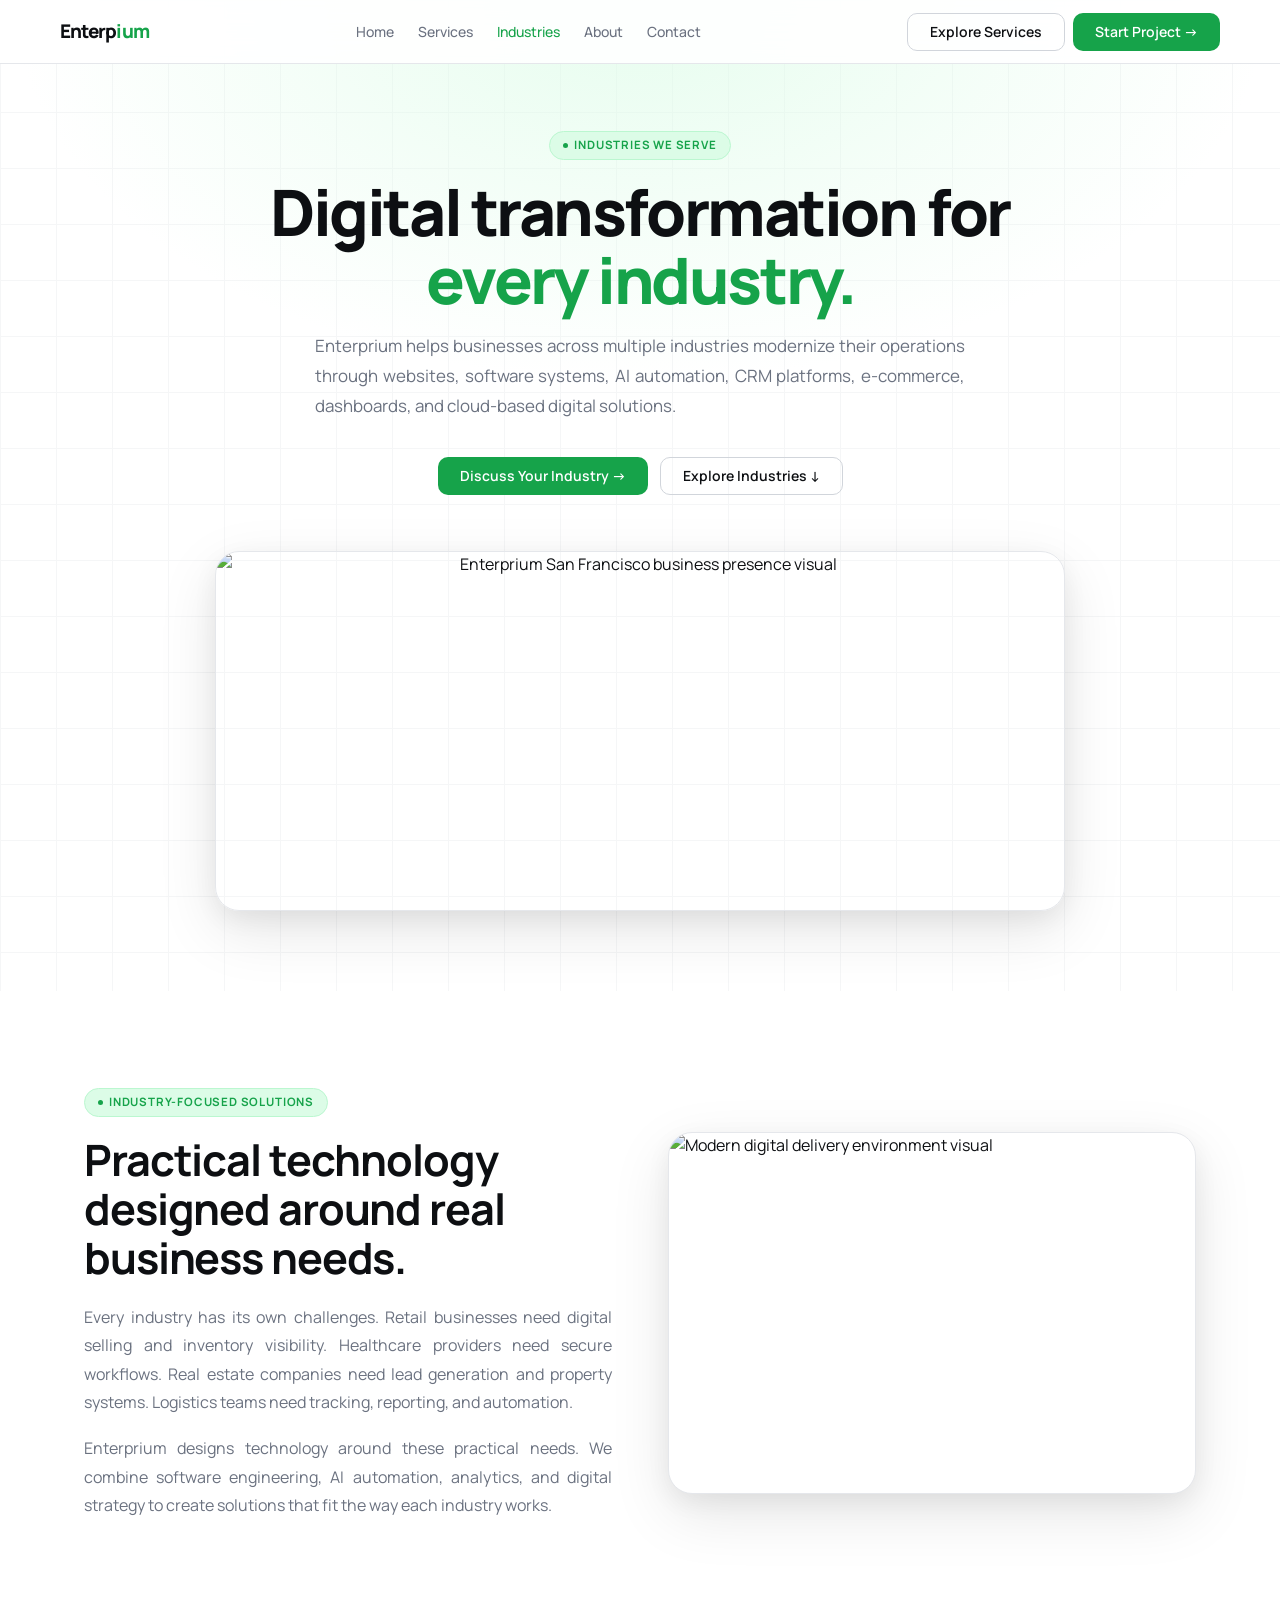
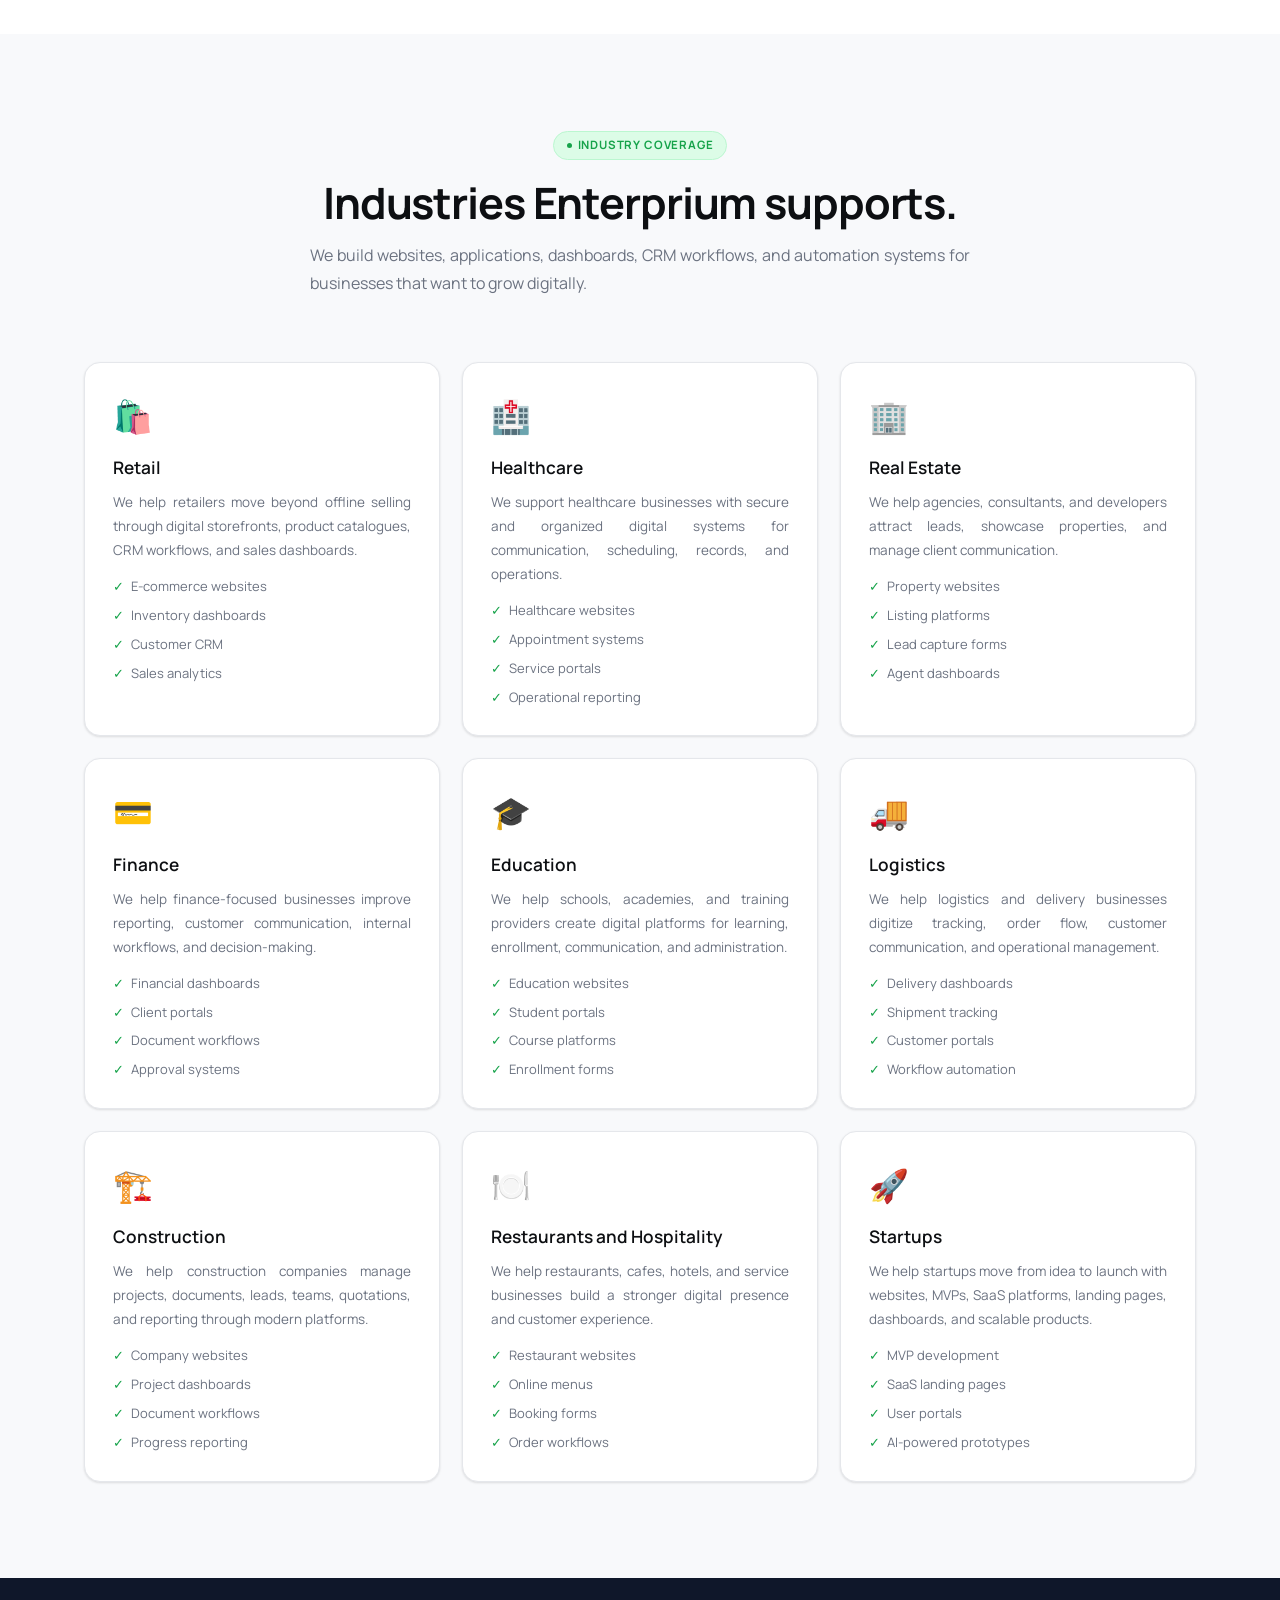
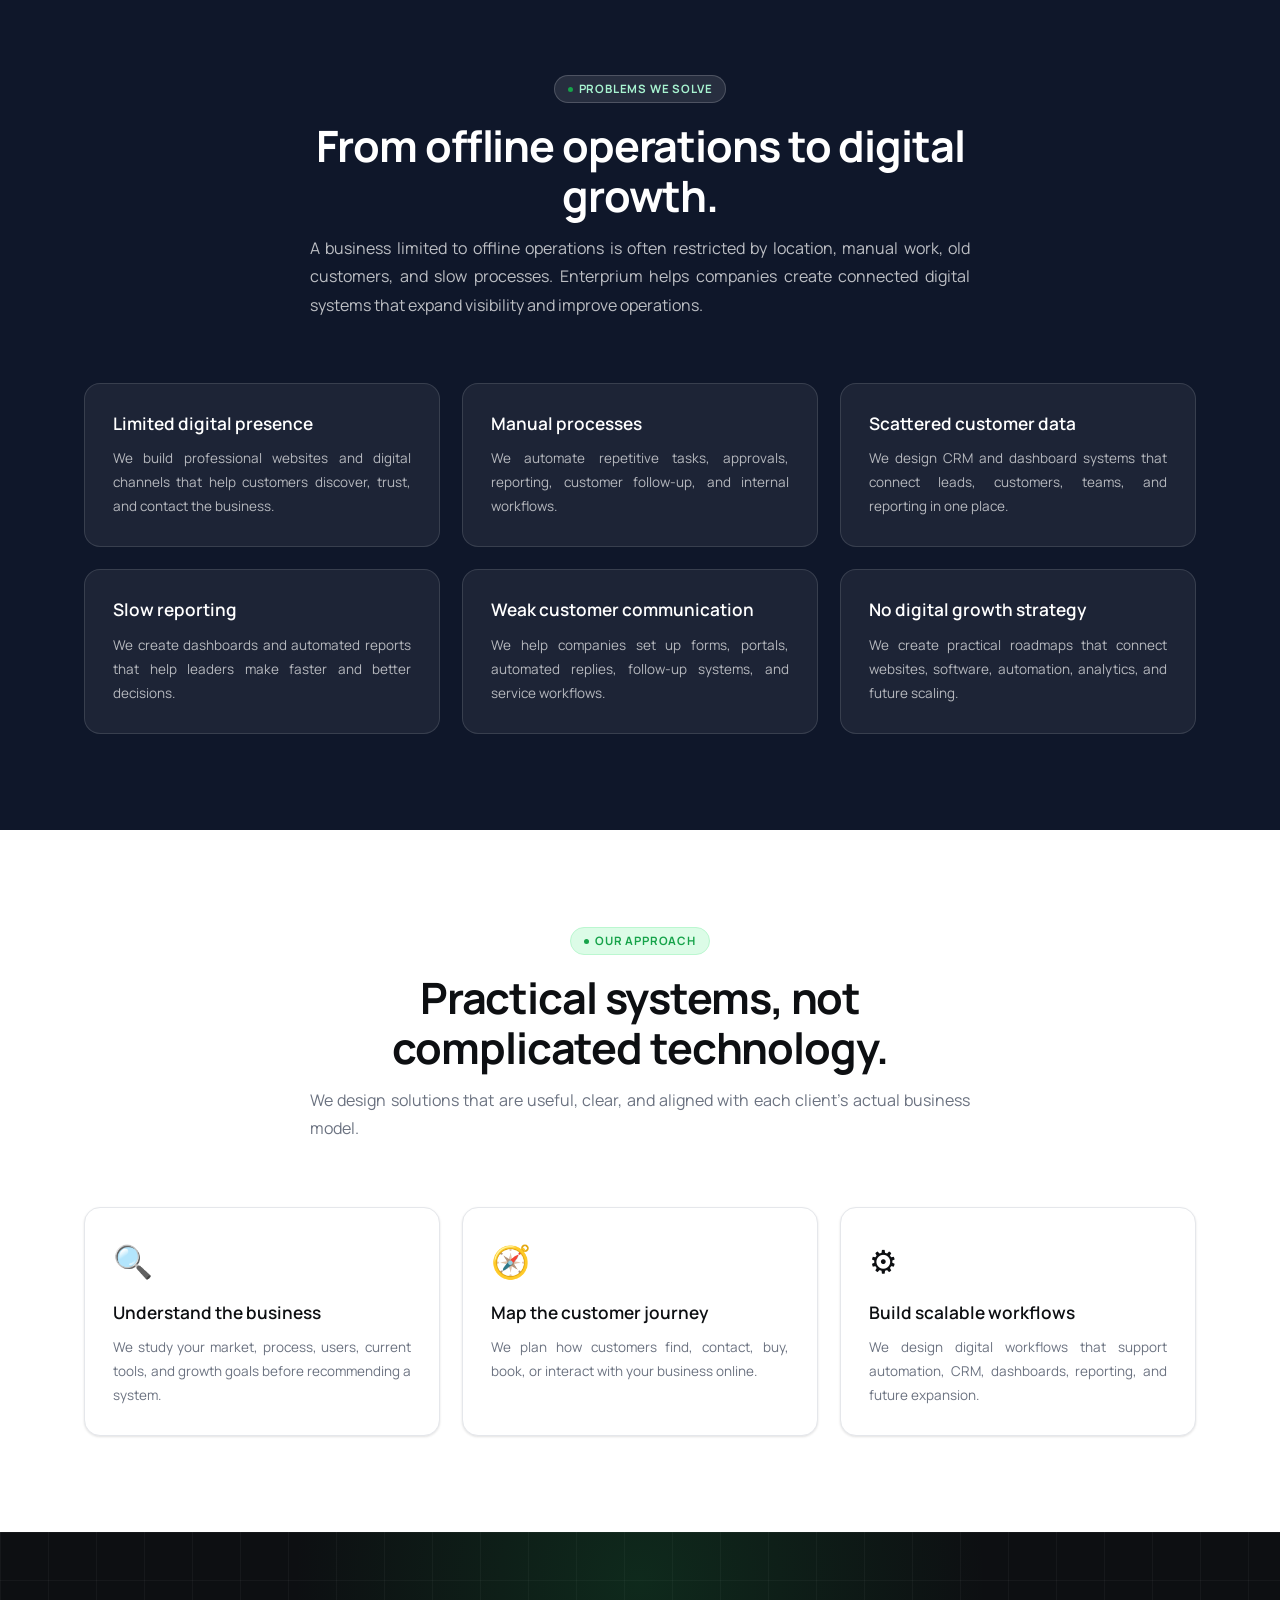
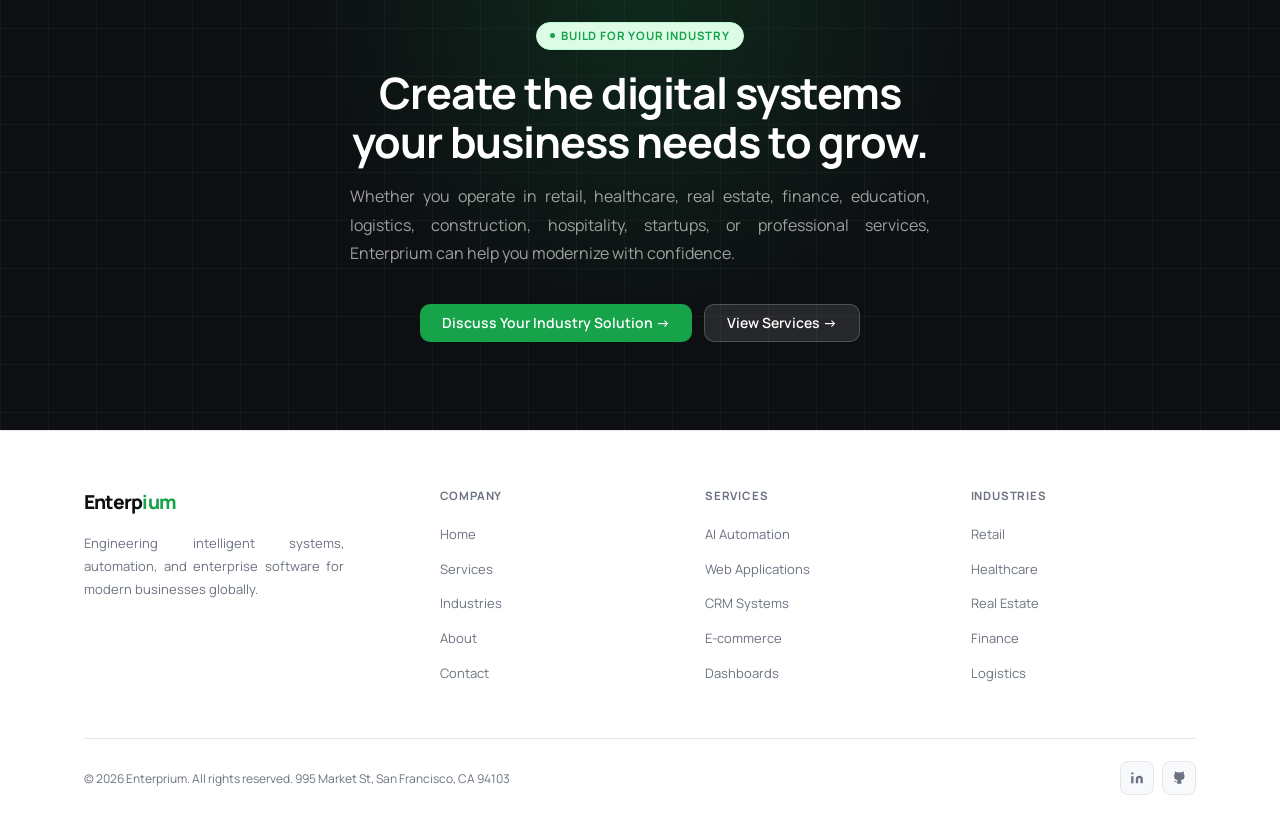
==== industries.html @ d5485a60 "c" ====
<!DOCTYPE html>

<html lang="en">
<head>
<meta charset="utf-8"/>
<meta content="width=device-width,initial-scale=1.0" name="viewport"/>
<meta content="Enterprium provides AI automation, websites, software, CRM, dashboards, e-commerce, and digital transformation solutions for retail, healthcare, finance, real estate, education, logistics, construction, startups, and professional services." name="description"/>
<title>Industries | Enterprium</title>
<link href="https://fonts.googleapis.com" rel="preconnect"/>
<link crossorigin="" href="https://fonts.gstatic.com" rel="preconnect"/>
<link href="https://fonts.googleapis.com/css2?family=Manrope:wght@300;400;500;600;700;800&amp;display=swap" rel="stylesheet"/>
<style>
:root{--white:#fff;--bg:#f8f9fb;--bg2:#f1f4f8;--border:#e5e7eb;--border2:#d1d5db;--text:#0d0f12;--muted:#6b7280;--muted2:#374151;--green:#16a34a;--gl:#dcfce7;--gm:#bbf7d0;--gd:#15803d;--navy:#0f172a;--cyan:#0891b2;--violet:#7c3aed;--font:'Manrope',Inter,system-ui,sans-serif;--r:10px;--rl:16px;--rxl:24px;--sh:0 1px 3px rgba(0,0,0,.07),0 1px 2px rgba(0,0,0,.05);--shm:0 4px 16px rgba(0,0,0,.08),0 2px 6px rgba(0,0,0,.04);--shl:0 20px 60px rgba(0,0,0,.1),0 8px 24px rgba(0,0,0,.06);--tr:.22s cubic-bezier(.4,0,.2,1)}
*,*::before,*::after{box-sizing:border-box;margin:0;padding:0}html{scroll-behavior:smooth}body{font-family:var(--font);background:var(--bg);color:var(--text);line-height:1.6;overflow-x:hidden}img{max-width:100%;display:block}a{color:inherit;text-decoration:none}ul{list-style:none}.wrap{max-width:1160px;margin:0 auto;padding:0 24px}section{padding:96px 0}p{color:var(--muted);line-height:1.78;text-align:justify;text-justify:inter-word}strong{color:var(--muted2);font-weight:600}.eyebrow{display:inline-flex;align-items:center;gap:6px;font-size:11.5px;font-weight:700;letter-spacing:.07em;text-transform:uppercase;color:var(--green);background:var(--gl);border:1px solid var(--gm);padding:4px 13px;border-radius:100px;margin-bottom:18px}.eyebrow::before{content:'';width:5px;height:5px;border-radius:50%;background:var(--green);animation:blink 2s infinite;flex-shrink:0}@keyframes blink{0%,100%{opacity:1}50%{opacity:.25}}h1{font-size:clamp(2.4rem,5.5vw,4rem);font-weight:800;line-height:1.07;letter-spacing:-.038em}h2{font-size:clamp(1.7rem,3.5vw,2.7rem);font-weight:700;line-height:1.14;letter-spacing:-.026em}h3{font-size:1.08rem;font-weight:600;line-height:1.4}.sh{text-align:center;max-width:660px;margin:0 auto 64px}.sh p{font-size:1rem;margin-top:14px}.btn{display:inline-flex;align-items:center;gap:8px;padding:11px 22px;border-radius:var(--r);font-size:14px;font-weight:600;cursor:pointer;transition:all var(--tr);border:none;line-height:1}.btn-g{background:var(--green);color:#fff}.btn-g:hover{background:var(--gd);transform:translateY(-1px);box-shadow:0 4px 20px rgba(22,163,74,.3)}.btn-o{background:transparent;color:var(--text);border:1.5px solid var(--border2)}.btn-o:hover{border-color:var(--text)}
nav{position:fixed;top:0;left:0;right:0;z-index:200;height:64px;display:flex;align-items:center;padding:0 24px;background:rgba(255,255,255,.9);backdrop-filter:blur(16px);border-bottom:1px solid var(--border)}.ni{max-width:1160px;margin:0 auto;width:100%;display:flex;align-items:center;justify-content:space-between;gap:32px}.logo{font-size:1.18rem;font-weight:800;letter-spacing:-.04em}.logo span{color:var(--green)}.nl{display:flex;align-items:center;gap:24px}.nl a{font-size:14px;color:var(--muted);font-weight:500;transition:color var(--tr)}.nl a:hover,.nl a.act{color:var(--green)}.nr{display:flex;gap:8px}.hbg{display:none;flex-direction:column;gap:5px;cursor:pointer;padding:4px}.hbg span{display:block;width:20px;height:2px;background:var(--muted);border-radius:2px}.mm{display:none;position:fixed;inset:0;top:64px;background:#fff;z-index:199;flex-direction:column;padding:28px 24px;gap:0}.mm.open{display:flex}.mm a{font-size:1rem;font-weight:500;color:var(--muted2);padding:14px 0;border-bottom:1px solid var(--border)}.mm a:hover{color:var(--green)}
.page-hero{padding:130px 0 80px;background:#fff;position:relative;overflow:hidden}.hgrid{position:absolute;inset:0;background-image:linear-gradient(var(--border) 1px,transparent 1px),linear-gradient(90deg,var(--border) 1px,transparent 1px);background-size:56px 56px;opacity:.35;pointer-events:none}.hfade{position:absolute;inset:0;background:radial-gradient(ellipse 70% 55% at 50% 0%,rgba(220,252,231,.7) 0%,transparent 70%);pointer-events:none}.hi{text-align:center;max-width:850px;margin:0 auto;position:relative;z-index:1}.hi h1 em{font-style:normal;color:var(--green)}.hi>p{font-size:1.06rem;max-width:650px;margin:16px auto 36px}.hcta{display:flex;gap:12px;justify-content:center;flex-wrap:wrap;margin-bottom:56px}.hero-card{border-radius:var(--rxl);overflow:hidden;border:1px solid var(--border);box-shadow:var(--shl);max-width:900px;margin:0 auto;height:360px}.hero-card img{width:100%;height:100%;object-fit:cover}.split{display:grid;grid-template-columns:1fr 1fr;gap:56px;align-items:center}.copy p{margin-bottom:18px}.visual-card{border-radius:var(--rxl);overflow:hidden;border:1px solid var(--border);box-shadow:var(--shl);min-height:360px;background:#fff}.visual-card img{width:100%;height:100%;min-height:360px;object-fit:cover}.grid3{display:grid;grid-template-columns:repeat(3,1fr);gap:22px}.grid2{display:grid;grid-template-columns:repeat(2,1fr);gap:22px}.card{background:#fff;border:1.5px solid var(--border);border-radius:var(--rl);padding:28px;transition:all var(--tr);box-shadow:var(--sh)}.card:hover{border-color:var(--gm);transform:translateY(-3px);box-shadow:var(--shm)}.card .icon{font-size:2rem;margin-bottom:14px}.card h3{margin-bottom:10px}.card p{font-size:13.5px}.list{margin-top:14px;display:grid;gap:8px}.list li{font-size:13px;color:var(--muted);padding-left:18px;position:relative;text-align:left}.list li::before{content:'✓';position:absolute;left:0;color:var(--green);font-weight:800}.dark{background:var(--navy);position:relative;overflow:hidden}.dark h2,.dark h3{color:#fff}.dark p{color:rgba(255,255,255,.72)}.dark .eyebrow{background:rgba(255,255,255,.1);border-color:rgba(255,255,255,.18);color:#a7f3d0}.dark .card{background:rgba(255,255,255,.06);border:1px solid rgba(255,255,255,.12);box-shadow:none}.dark .card p,.dark .card li{color:rgba(255,255,255,.68)}.reveal{opacity:0;transform:translateY(28px);transition:opacity .6s ease,transform .6s ease}.reveal.vis{opacity:1;transform:none}
#cta{background:var(--text);padding:88px 0;position:relative;overflow:hidden}.ctabg{position:absolute;inset:0;background-image:linear-gradient(rgba(255,255,255,.04) 1px,transparent 1px),linear-gradient(90deg,rgba(255,255,255,.04) 1px,transparent 1px);background-size:48px 48px}.ctagl{position:absolute;width:700px;height:700px;border-radius:50%;background:radial-gradient(circle,rgba(22,163,74,.18) 0%,transparent 70%);top:-300px;left:50%;transform:translateX(-50%)}.ctai{text-align:center;position:relative;z-index:1;max-width:580px;margin:0 auto}.ctai h2{color:#fff;margin-bottom:16px}.ctai p{color:rgba(255,255,255,.6);margin-bottom:36px}.ctabtns{display:flex;gap:12px;justify-content:center;flex-wrap:wrap}
footer{background:#fff;border-top:1px solid var(--border);padding:56px 0 28px}.ftg{display:grid;grid-template-columns:1.4fr 1fr 1fr 1fr;gap:40px;margin-bottom:44px}.flogo{font-size:1.2rem;font-weight:800;letter-spacing:-.04em;margin-bottom:14px;display:inline-block}.flogo span{color:var(--green)}.fb p{font-size:13px;max-width:260px}.fcol h4{font-size:11.5px;font-weight:700;text-transform:uppercase;letter-spacing:.07em;color:var(--muted);margin-bottom:16px}.fcol li{margin-bottom:9px}.fcol a{font-size:13px;color:var(--muted);transition:color var(--tr)}.fcol a:hover{color:var(--green)}.fbot{border-top:1px solid var(--border);padding-top:22px;display:flex;align-items:center;justify-content:space-between;flex-wrap:wrap;gap:12px}.fbot p{font-size:12px;color:var(--muted)}.socs{display:flex;gap:8px}.socb{width:34px;height:34px;border-radius:8px;background:var(--bg);border:1px solid var(--border);display:flex;align-items:center;justify-content:center;color:var(--muted);transition:all var(--tr)}.socb:hover{background:var(--green);color:#fff;border-color:var(--green)}
@media(max-width:1000px){.nl,.nr{display:none}.hbg{display:flex}.grid3{grid-template-columns:1fr 1fr}.split{grid-template-columns:1fr}.ftg{grid-template-columns:1fr 1fr}}@media(max-width:650px){section{padding:68px 0}h1{font-size:2.1rem}.grid3,.grid2{grid-template-columns:1fr}.ftg{grid-template-columns:1fr}.hero-card{height:260px}}
</style>
</head>
<body>
<nav>
<div class="ni">
<a class="logo" href="index.html">Enterp<span>ium</span></a>
<ul class="nl"><li><a href="index.html">Home</a></li><li><a href="services.html">Services</a></li><li><a class="act" href="industries.html">Industries</a></li><li><a href="index.html#story">About</a></li><li><a href="index.html#contact">Contact</a></li></ul>
<div class="nr">
<a class="btn btn-o" href="services.html">Explore Services</a>
<a class="btn btn-g" href="index.html#contact">Start Project →</a>
</div>
<div class="hbg" onclick="toggleMob()"><span></span><span></span><span></span></div>
</div>
</nav>
<div class="mm" id="mm"><a href="index.html" onclick="toggleMob()">Home</a><a href="services.html" onclick="toggleMob()">Services</a><a href="industries.html" onclick="toggleMob()">Industries</a><a href="index.html#story" onclick="toggleMob()">About</a><a href="index.html#contact" onclick="toggleMob()">Contact</a><a class="btn btn-g" href="index.html#contact" onclick="toggleMob()" style="margin-top:16px">Start Project →</a></div>
<section class="page-hero">
<div class="hgrid"></div><div class="hfade"></div>
<div class="wrap">
<div class="hi reveal">
<div class="eyebrow">Industries We Serve</div>
<h1>Digital transformation for <em>every industry.</em></h1>
<p>Enterprium helps businesses across multiple industries modernize their operations through websites, software systems, AI automation, CRM platforms, e-commerce, dashboards, and cloud-based digital solutions.</p>
<div class="hcta"><a class="btn btn-g" href="index.html#contact">Discuss Your Industry →</a><a class="btn btn-o" href="#industries">Explore Industries ↓</a></div>
<div class="hero-card"><img alt="Enterprium San Francisco business presence visual" src="assets/office-building.jpg"/></div>
</div>
</div>
</section>
<section id="industry-intro" style="background:#fff">
<div class="wrap split">
<div class="copy reveal">
<div class="eyebrow">Industry-focused solutions</div>
<h2>Practical technology designed around real business needs.</h2>
<p style="margin-top:20px">Every industry has its own challenges. Retail businesses need digital selling and inventory visibility. Healthcare providers need secure workflows. Real estate companies need lead generation and property systems. Logistics teams need tracking, reporting, and automation.</p>
<p>Enterprium designs technology around these practical needs. We combine software engineering, AI automation, analytics, and digital strategy to create solutions that fit the way each industry works.</p>
</div>
<div class="visual-card reveal"><img alt="Modern digital delivery environment visual" src="assets/office-interior.jpg"/></div>
</div>
</section>
<section id="industries">
<div class="wrap">
<div class="sh reveal"><div class="eyebrow">Industry Coverage</div><h2>Industries Enterprium supports.</h2><p>We build websites, applications, dashboards, CRM workflows, and automation systems for businesses that want to grow digitally.</p></div>
<div class="grid3">
<div class="card reveal" id="retail"><div class="icon">🛍️</div><h3>Retail</h3><p>We help retailers move beyond offline selling through digital storefronts, product catalogues, CRM workflows, and sales dashboards.</p><ul class="list"><li>E-commerce websites</li><li>Inventory dashboards</li><li>Customer CRM</li><li>Sales analytics</li></ul></div>
<div class="card reveal" id="healthcare"><div class="icon">🏥</div><h3>Healthcare</h3><p>We support healthcare businesses with secure and organized digital systems for communication, scheduling, records, and operations.</p><ul class="list"><li>Healthcare websites</li><li>Appointment systems</li><li>Service portals</li><li>Operational reporting</li></ul></div>
<div class="card reveal" id="real-estate"><div class="icon">🏢</div><h3>Real Estate</h3><p>We help agencies, consultants, and developers attract leads, showcase properties, and manage client communication.</p><ul class="list"><li>Property websites</li><li>Listing platforms</li><li>Lead capture forms</li><li>Agent dashboards</li></ul></div>
<div class="card reveal" id="finance"><div class="icon">💳</div><h3>Finance</h3><p>We help finance-focused businesses improve reporting, customer communication, internal workflows, and decision-making.</p><ul class="list"><li>Financial dashboards</li><li>Client portals</li><li>Document workflows</li><li>Approval systems</li></ul></div>
<div class="card reveal" id="education"><div class="icon">🎓</div><h3>Education</h3><p>We help schools, academies, and training providers create digital platforms for learning, enrollment, communication, and administration.</p><ul class="list"><li>Education websites</li><li>Student portals</li><li>Course platforms</li><li>Enrollment forms</li></ul></div>
<div class="card reveal" id="logistics"><div class="icon">🚚</div><h3>Logistics</h3><p>We help logistics and delivery businesses digitize tracking, order flow, customer communication, and operational management.</p><ul class="list"><li>Delivery dashboards</li><li>Shipment tracking</li><li>Customer portals</li><li>Workflow automation</li></ul></div>
<div class="card reveal" id="construction"><div class="icon">🏗️</div><h3>Construction</h3><p>We help construction companies manage projects, documents, leads, teams, quotations, and reporting through modern platforms.</p><ul class="list"><li>Company websites</li><li>Project dashboards</li><li>Document workflows</li><li>Progress reporting</li></ul></div>
<div class="card reveal" id="hospitality"><div class="icon">🍽️</div><h3>Restaurants and Hospitality</h3><p>We help restaurants, cafes, hotels, and service businesses build a stronger digital presence and customer experience.</p><ul class="list"><li>Restaurant websites</li><li>Online menus</li><li>Booking forms</li><li>Order workflows</li></ul></div>
<div class="card reveal" id="startups"><div class="icon">🚀</div><h3>Startups</h3><p>We help startups move from idea to launch with websites, MVPs, SaaS platforms, landing pages, dashboards, and scalable products.</p><ul class="list"><li>MVP development</li><li>SaaS landing pages</li><li>User portals</li><li>AI-powered prototypes</li></ul></div>
</div>
</div>
</section>
<section class="dark">
<div class="wrap">
<div class="sh reveal"><div class="eyebrow">Problems We Solve</div><h2>From offline operations to digital growth.</h2><p>A business limited to offline operations is often restricted by location, manual work, old customers, and slow processes. Enterprium helps companies create connected digital systems that expand visibility and improve operations.</p></div>
<div class="grid3">
<div class="card reveal"><h3>Limited digital presence</h3><p>We build professional websites and digital channels that help customers discover, trust, and contact the business.</p></div>
<div class="card reveal"><h3>Manual processes</h3><p>We automate repetitive tasks, approvals, reporting, customer follow-up, and internal workflows.</p></div>
<div class="card reveal"><h3>Scattered customer data</h3><p>We design CRM and dashboard systems that connect leads, customers, teams, and reporting in one place.</p></div>
<div class="card reveal"><h3>Slow reporting</h3><p>We create dashboards and automated reports that help leaders make faster and better decisions.</p></div>
<div class="card reveal"><h3>Weak customer communication</h3><p>We help companies set up forms, portals, automated replies, follow-up systems, and service workflows.</p></div>
<div class="card reveal"><h3>No digital growth strategy</h3><p>We create practical roadmaps that connect websites, software, automation, analytics, and future scaling.</p></div>
</div>
</div>
</section>
<section id="approach" style="background:#fff">
<div class="wrap">
<div class="sh reveal"><div class="eyebrow">Our Approach</div><h2>Practical systems, not complicated technology.</h2><p>We design solutions that are useful, clear, and aligned with each client’s actual business model.</p></div>
<div class="grid3">
<div class="card reveal"><div class="icon">🔍</div><h3>Understand the business</h3><p>We study your market, process, users, current tools, and growth goals before recommending a system.</p></div>
<div class="card reveal"><div class="icon">🧭</div><h3>Map the customer journey</h3><p>We plan how customers find, contact, buy, book, or interact with your business online.</p></div>
<div class="card reveal"><div class="icon">⚙️</div><h3>Build scalable workflows</h3><p>We design digital workflows that support automation, CRM, dashboards, reporting, and future expansion.</p></div>
</div>
</div>
</section>
<section id="cta"><div class="ctabg"></div><div class="ctagl"></div><div class="wrap"><div class="ctai"><div class="eyebrow">Build for your industry</div><h2>Create the digital systems your business needs to grow.</h2><p>Whether you operate in retail, healthcare, real estate, finance, education, logistics, construction, hospitality, startups, or professional services, Enterprium can help you modernize with confidence.</p><div class="ctabtns"><a class="btn btn-g" href="index.html#contact">Discuss Your Industry Solution →</a><a class="btn" href="services.html" style="background:rgba(255,255,255,.1);color:#fff;border:1.5px solid rgba(255,255,255,.2)">View Services →</a></div></div></div></section>
<footer>
<div class="wrap">
<div class="ftg">
<div class="fb">
<span class="flogo">Enterp<span>ium</span></span>
<p>Engineering intelligent systems, automation, and enterprise software for modern businesses globally.</p>
</div>
<div class="fcol">
<h4>Company</h4>
<ul><li><a href="index.html">Home</a></li><li><a href="services.html">Services</a></li><li><a href="industries.html">Industries</a></li><li><a href="index.html#story">About</a></li><li><a href="index.html#contact">Contact</a></li></ul>
</div>
<div class="fcol">
<h4>Services</h4>
<ul>
<li><a href="services.html#ai-automation">AI Automation</a></li>
<li><a href="services.html#web-apps">Web Applications</a></li>
<li><a href="services.html#crm">CRM Systems</a></li>
<li><a href="services.html#ecommerce">E-commerce</a></li>
<li><a href="services.html#dashboards">Dashboards</a></li>
</ul>
</div>
<div class="fcol">
<h4>Industries</h4>
<ul>
<li><a href="industries.html#retail">Retail</a></li>
<li><a href="industries.html#healthcare">Healthcare</a></li>
<li><a href="industries.html#real-estate">Real Estate</a></li>
<li><a href="industries.html#finance">Finance</a></li>
<li><a href="industries.html#logistics">Logistics</a></li>
</ul>
</div>
</div>
<div class="fbot">
<p>© 2026 Enterprium. All rights reserved. 995 Market St, San Francisco, CA 94103</p>
<div class="socs">
<a aria-label="LinkedIn" class="socb" href="#"><svg fill="currentColor" height="14" viewbox="0 0 24 24" width="14"><path d="M16 8a6 6 0 016 6v7h-4v-7a2 2 0 00-2-2 2 2 0 00-2 2v7h-4v-7a6 6 0 016-6zM2 9h4v12H2z"></path><circle cx="4" cy="4" r="2"></circle></svg></a>
<a aria-label="GitHub" class="socb" href="#"><svg fill="currentColor" height="14" viewbox="0 0 24 24" width="14"><path d="M9 19c-5 1.5-5-2.5-7-3m14 6v-3.87a3.37 3.37 0 00-.94-2.61c3.14-.35 6.44-1.54 6.44-7A5.44 5.44 0 0020 4.77 5.07 5.07 0 0019.91 1S18.73.65 16 2.48a13.38 13.38 0 00-7 0C6.27.65 5.09 1 5.09 1A5.07 5.07 0 005 4.77a5.44 5.44 0 00-1.5 3.78c0 5.42 3.3 6.61 6.44 7A3.37 3.37 0 009 18.13V22"></path></svg></a>
</div>
</div>
</div>
</footer><script>
function toggleMob(){document.getElementById('mm').classList.toggle('open')}
const ro=new IntersectionObserver(e=>{e.forEach(x=>{if(x.isIntersecting){x.target.classList.add('vis');ro.unobserve(x.target)}})},{threshold:.12});
document.querySelectorAll('.reveal').forEach(el=>ro.observe(el));
</script>
</body>
</html>
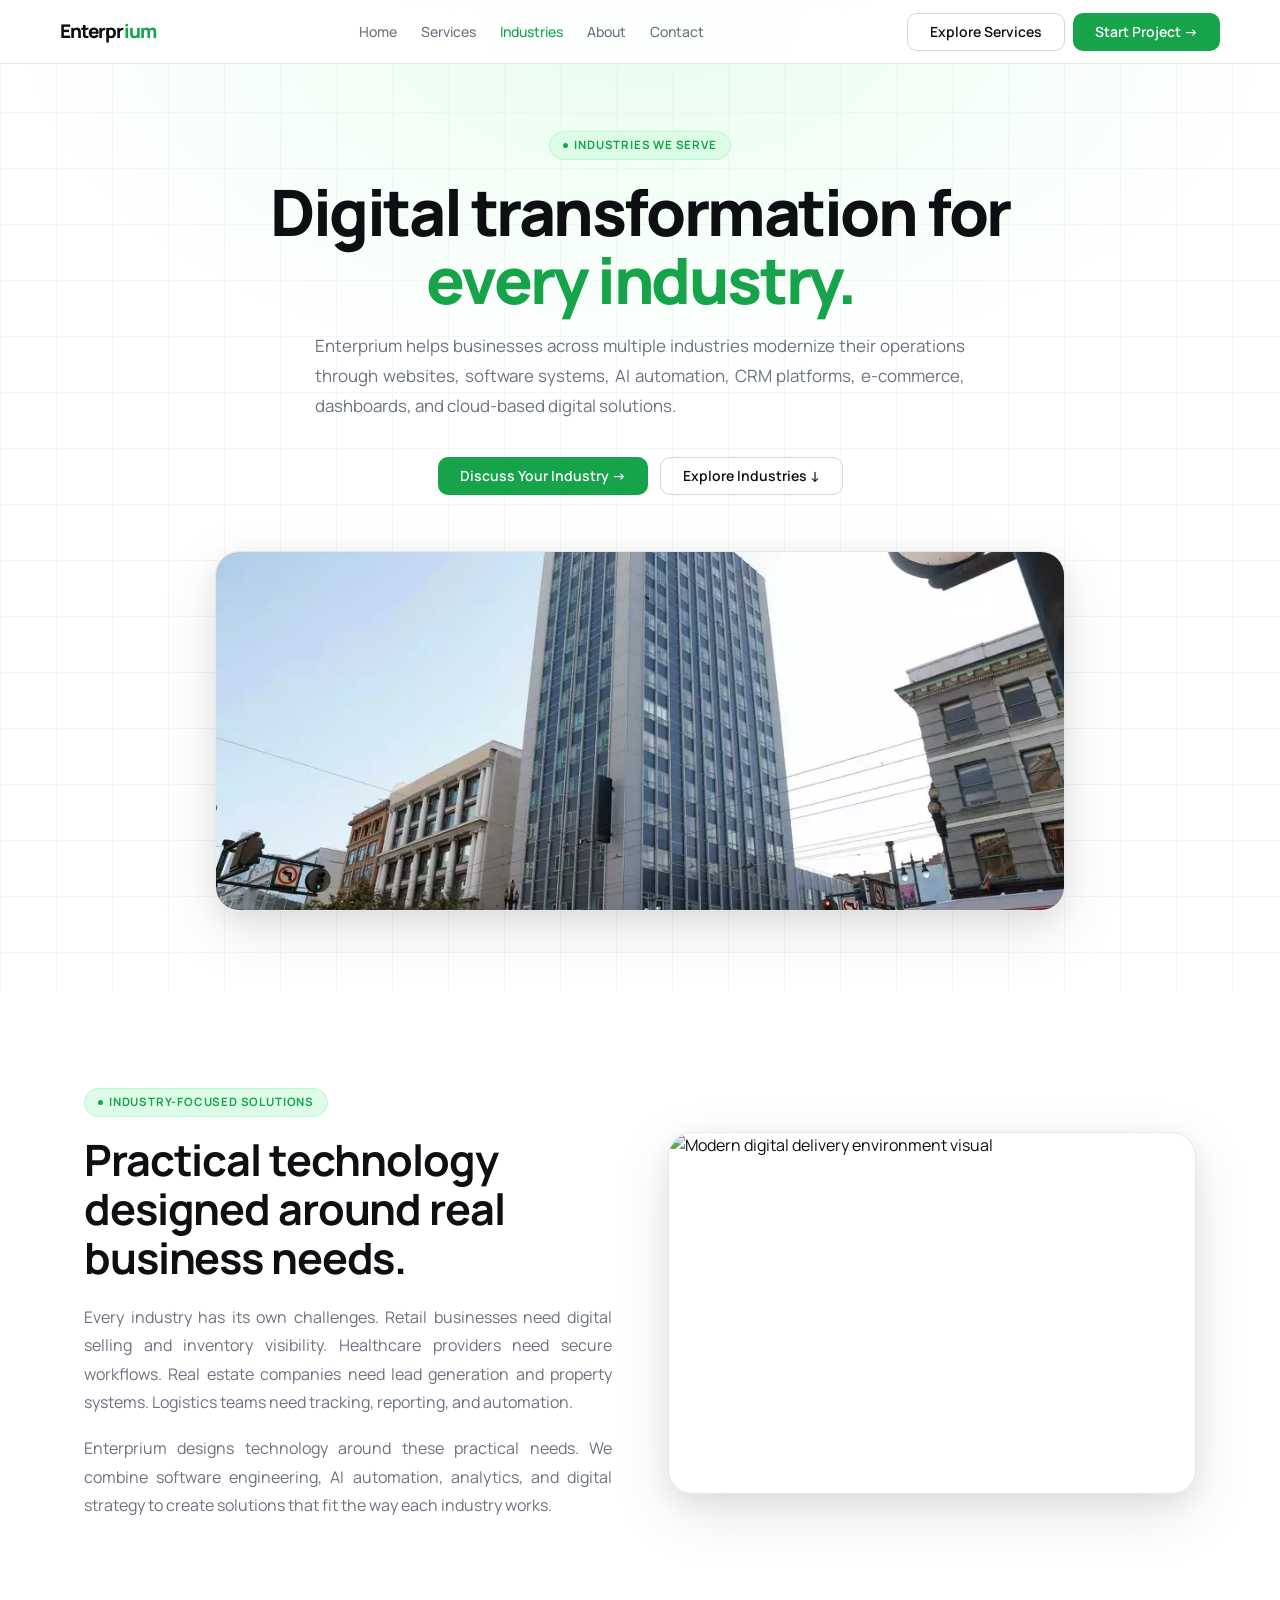
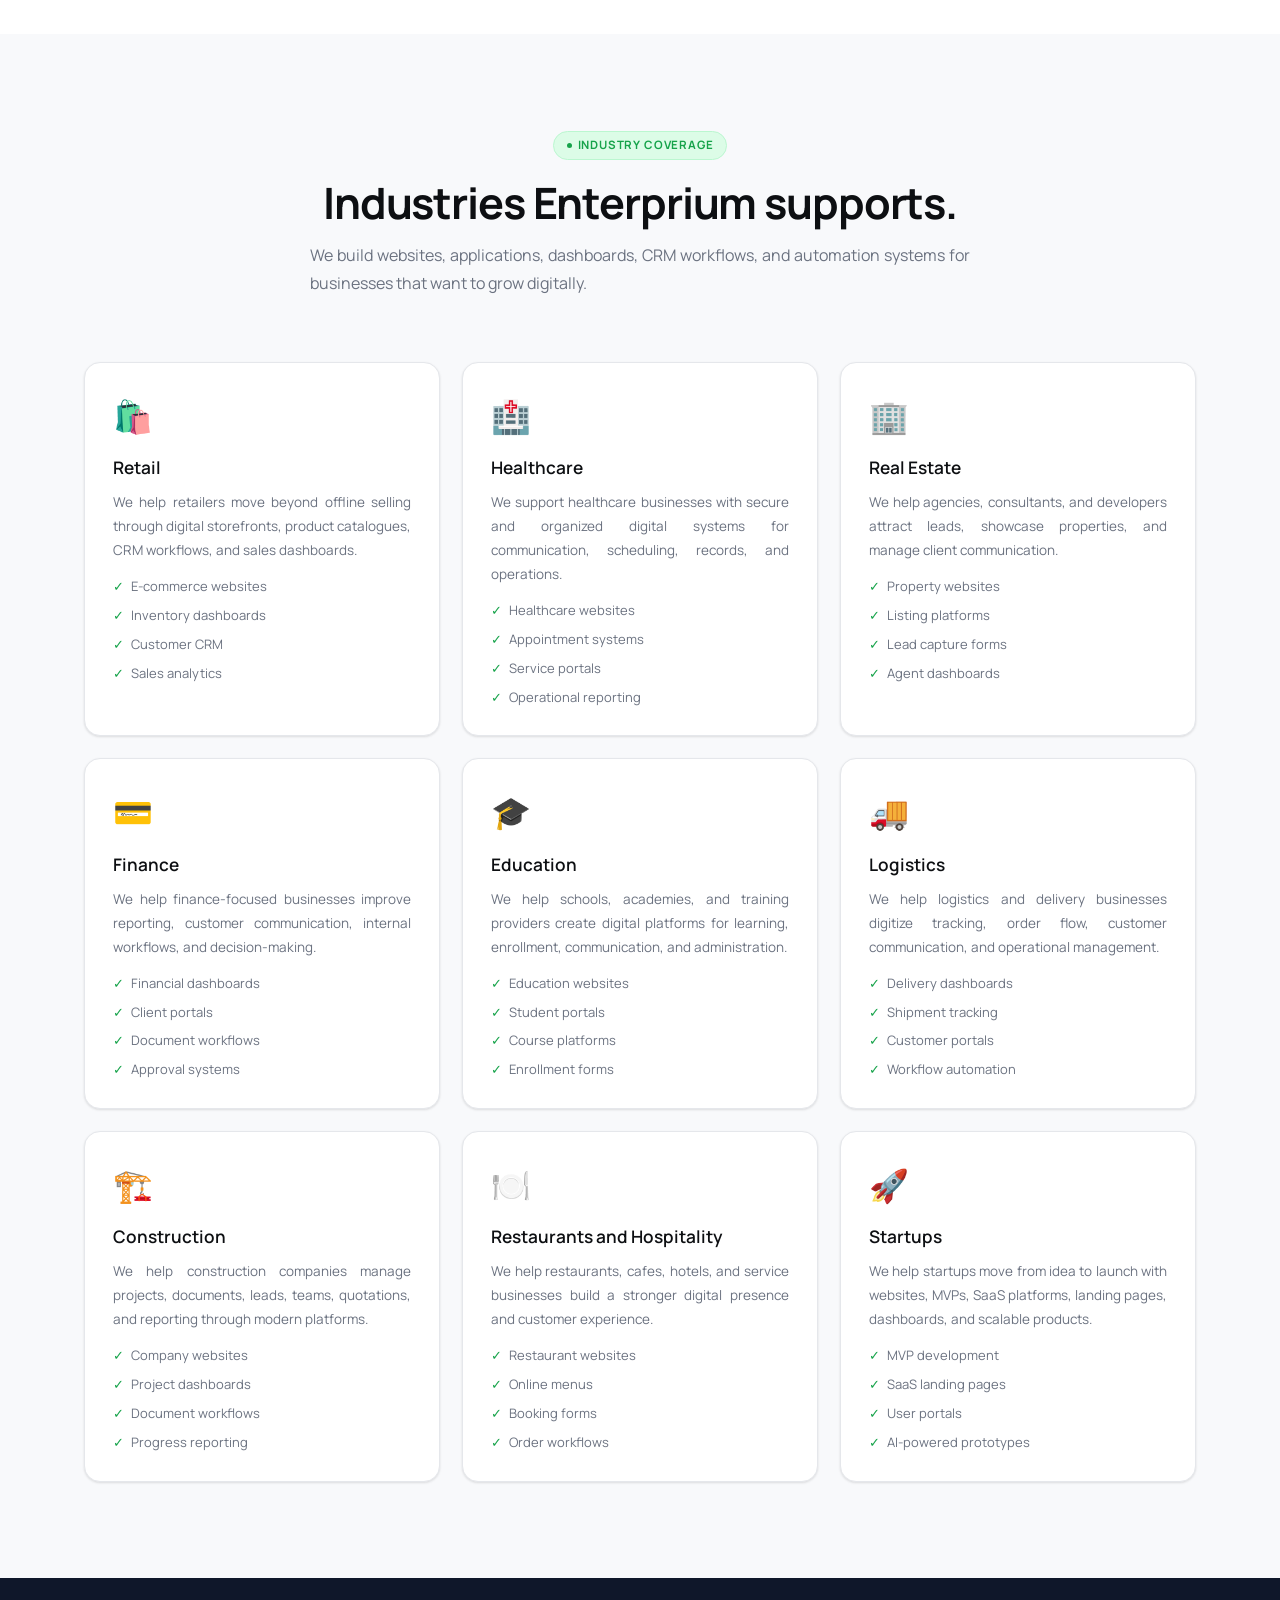
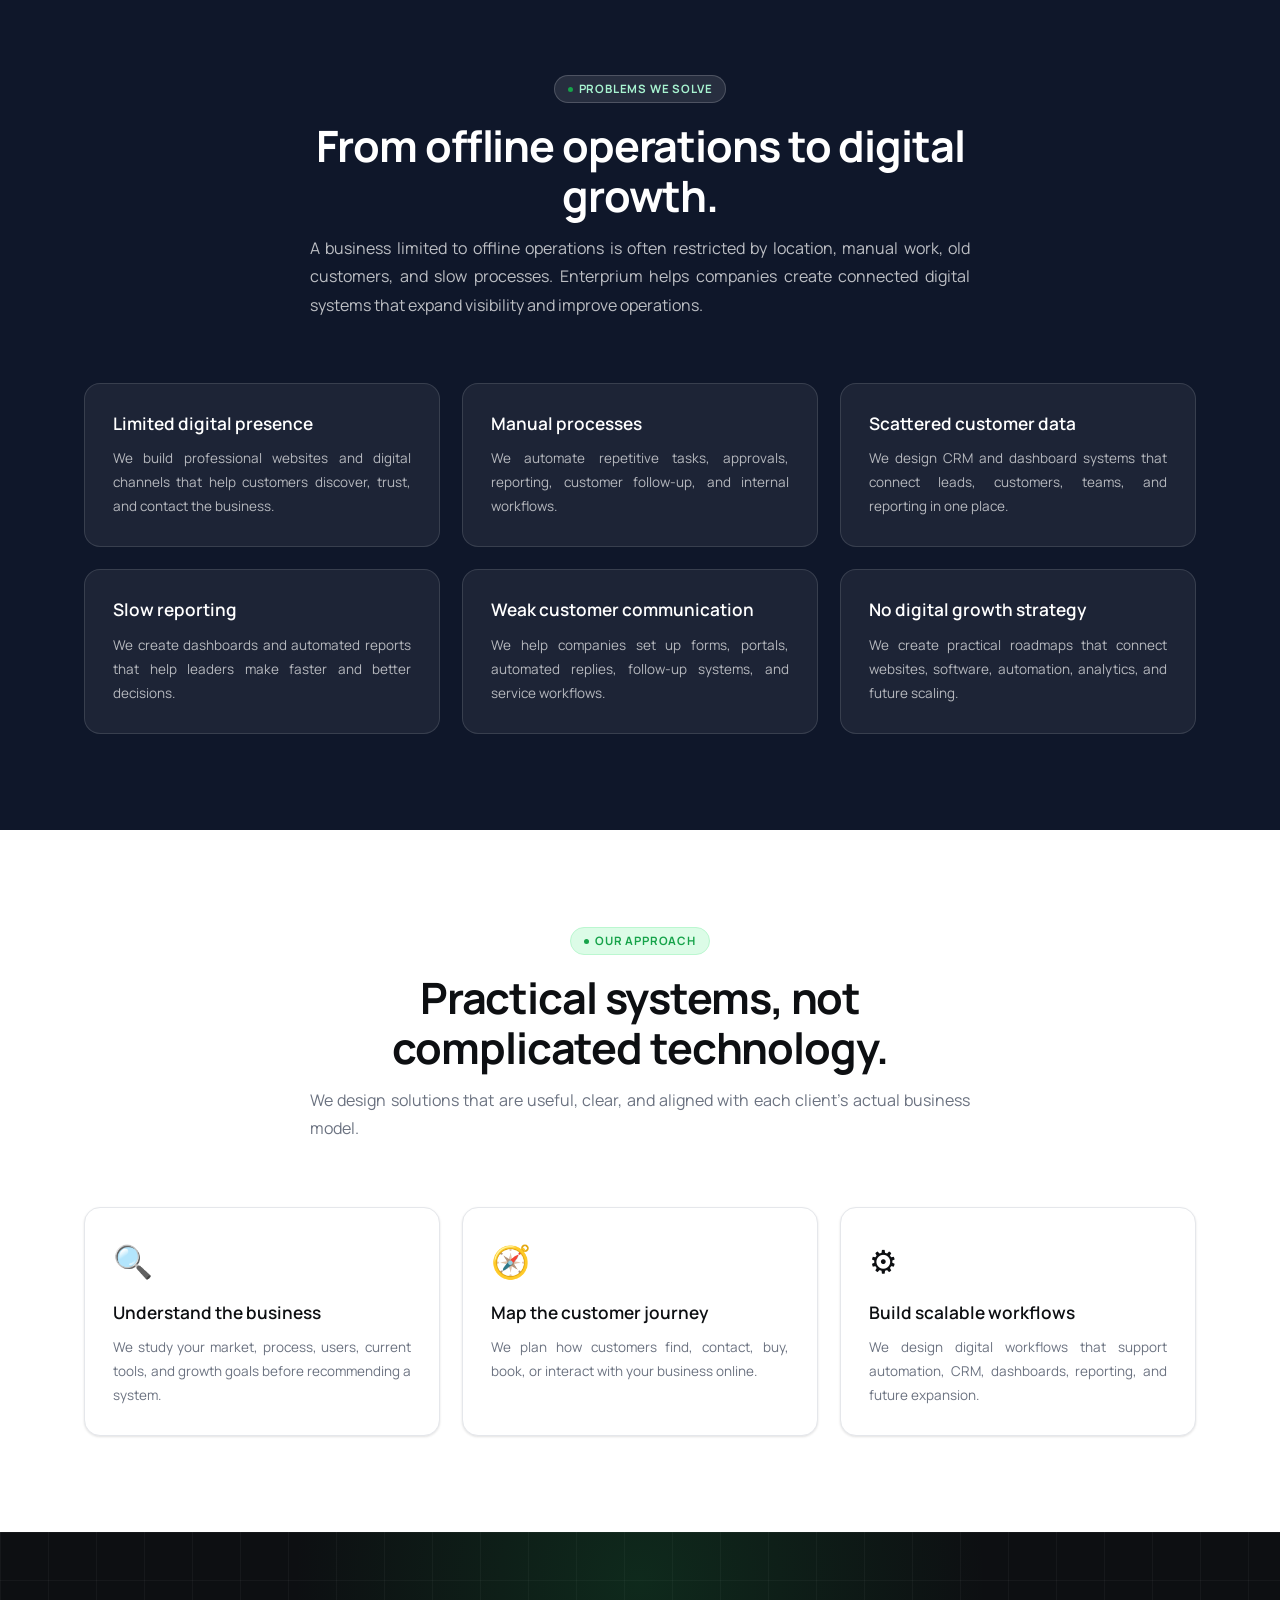
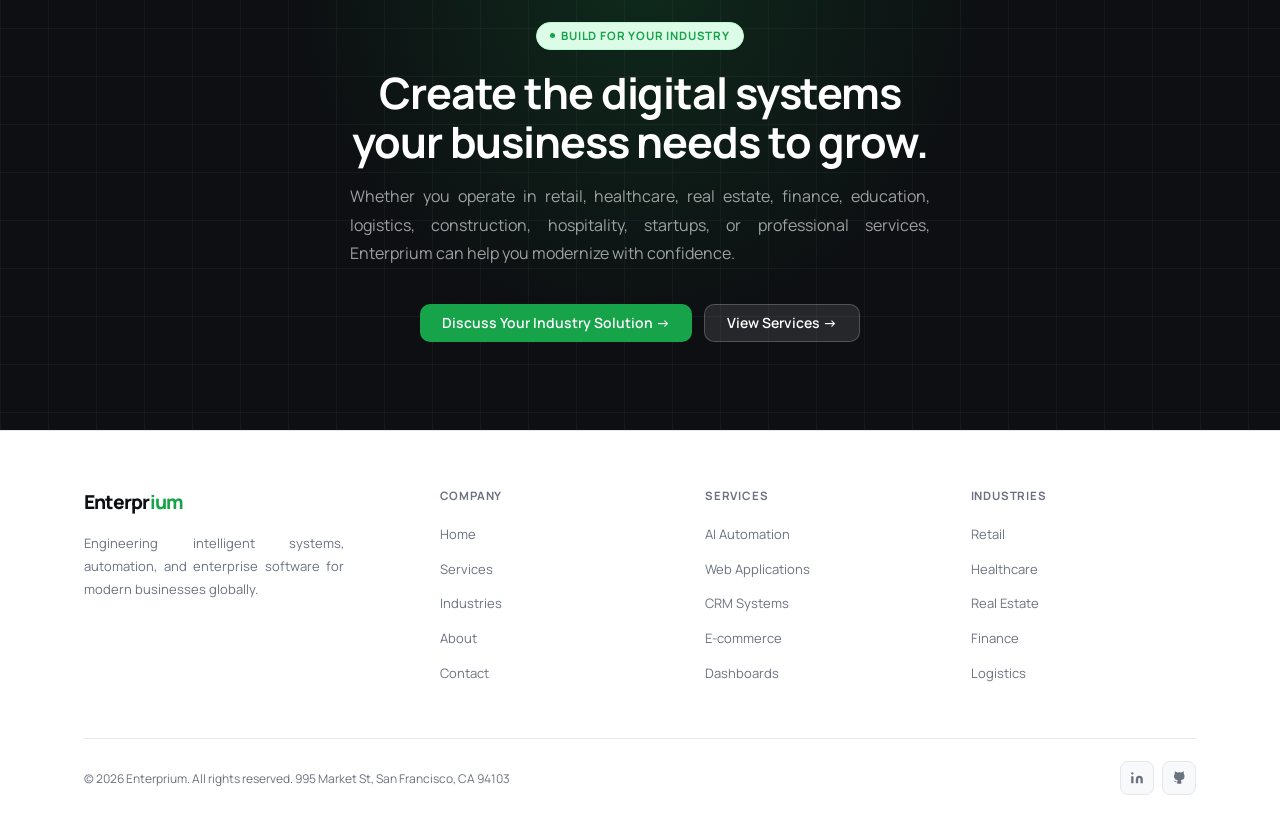
==== commit 09980f25: "c" ====
--- a/industries.html
+++ b/industries.html
@@ -22,7 +22,7 @@
 <body>
 <nav>
 <div class="ni">
-<a class="logo" href="index.html">Enterp<span>ium</span></a>
+<a class="logo" href="index.html">Enterpr<span>ium</span></a>
 <ul class="nl"><li><a href="index.html">Home</a></li><li><a href="services.html">Services</a></li><li><a class="act" href="industries.html">Industries</a></li><li><a href="index.html#story">About</a></li><li><a href="index.html#contact">Contact</a></li></ul>
 <div class="nr">
 <a class="btn btn-o" href="services.html">Explore Services</a>
@@ -40,7 +40,7 @@
 <h1>Digital transformation for <em>every industry.</em></h1>
 <p>Enterprium helps businesses across multiple industries modernize their operations through websites, software systems, AI automation, CRM platforms, e-commerce, dashboards, and cloud-based digital solutions.</p>
 <div class="hcta"><a class="btn btn-g" href="index.html#contact">Discuss Your Industry →</a><a class="btn btn-o" href="#industries">Explore Industries ↓</a></div>
-<div class="hero-card"><img alt="Enterprium San Francisco business presence visual" src="assets/office-building.jpg"/></div>
+<div class="hero-card"><img alt="Enterprium San Francisco business presence visual" src="assets/office-building.webp"/></div>
 </div>
 </div>
 </section>
@@ -99,7 +99,7 @@
 <div class="wrap">
 <div class="ftg">
 <div class="fb">
-<span class="flogo">Enterp<span>ium</span></span>
+<span class="flogo">Enterpr<span>ium</span></span>
 <p>Engineering intelligent systems, automation, and enterprise software for modern businesses globally.</p>
 </div>
 <div class="fcol">
